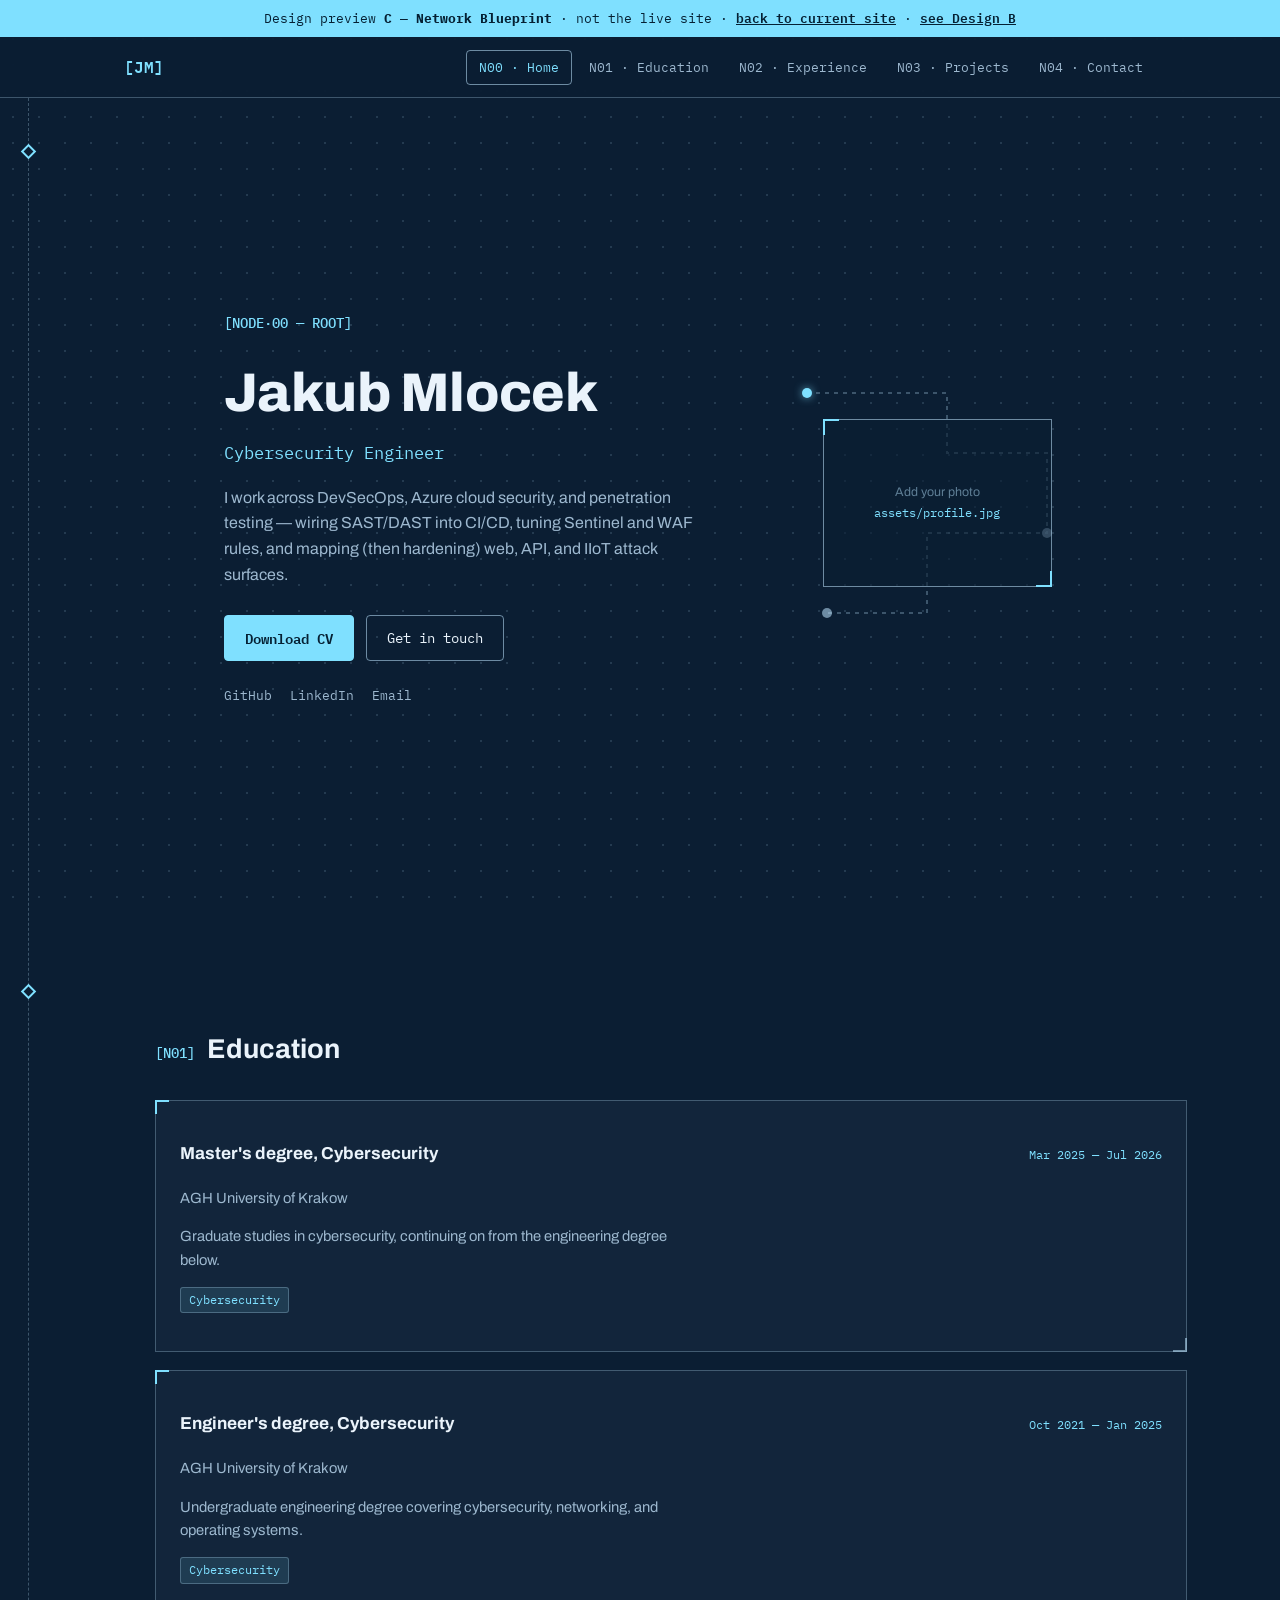
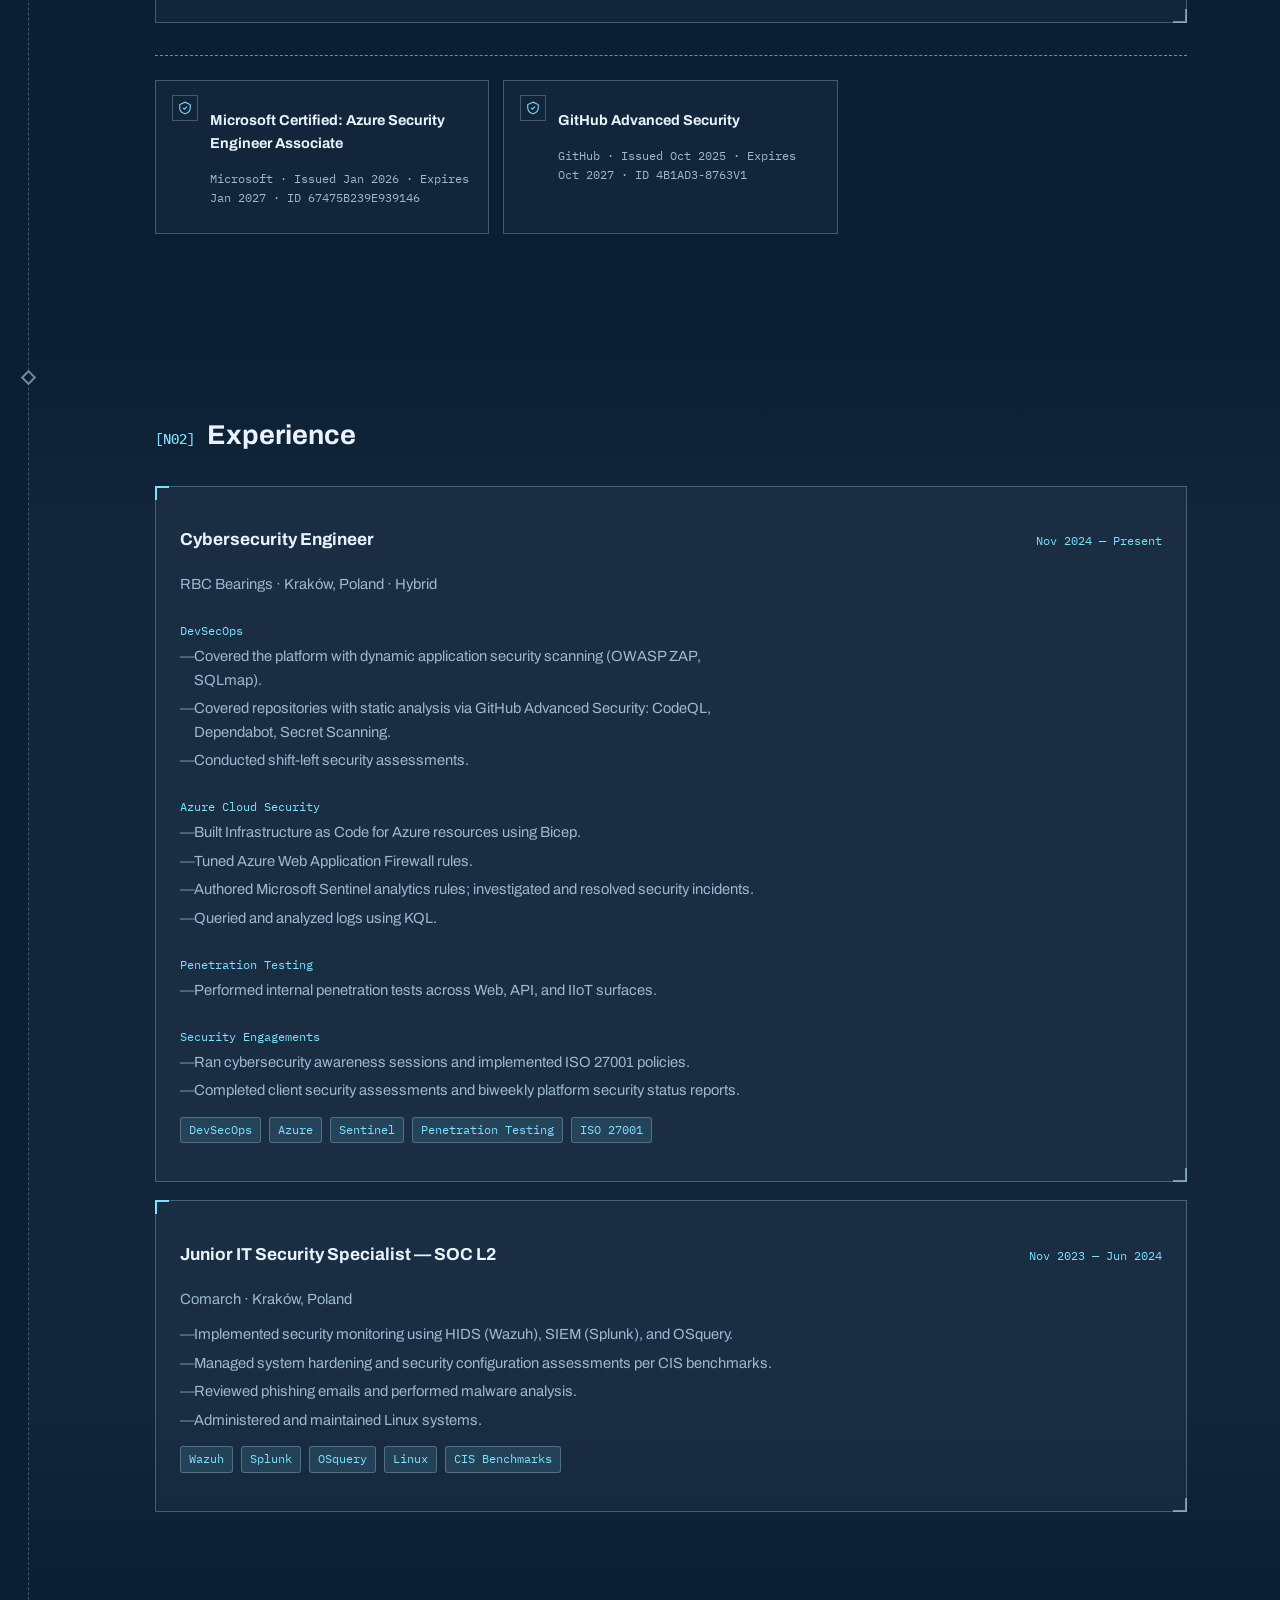
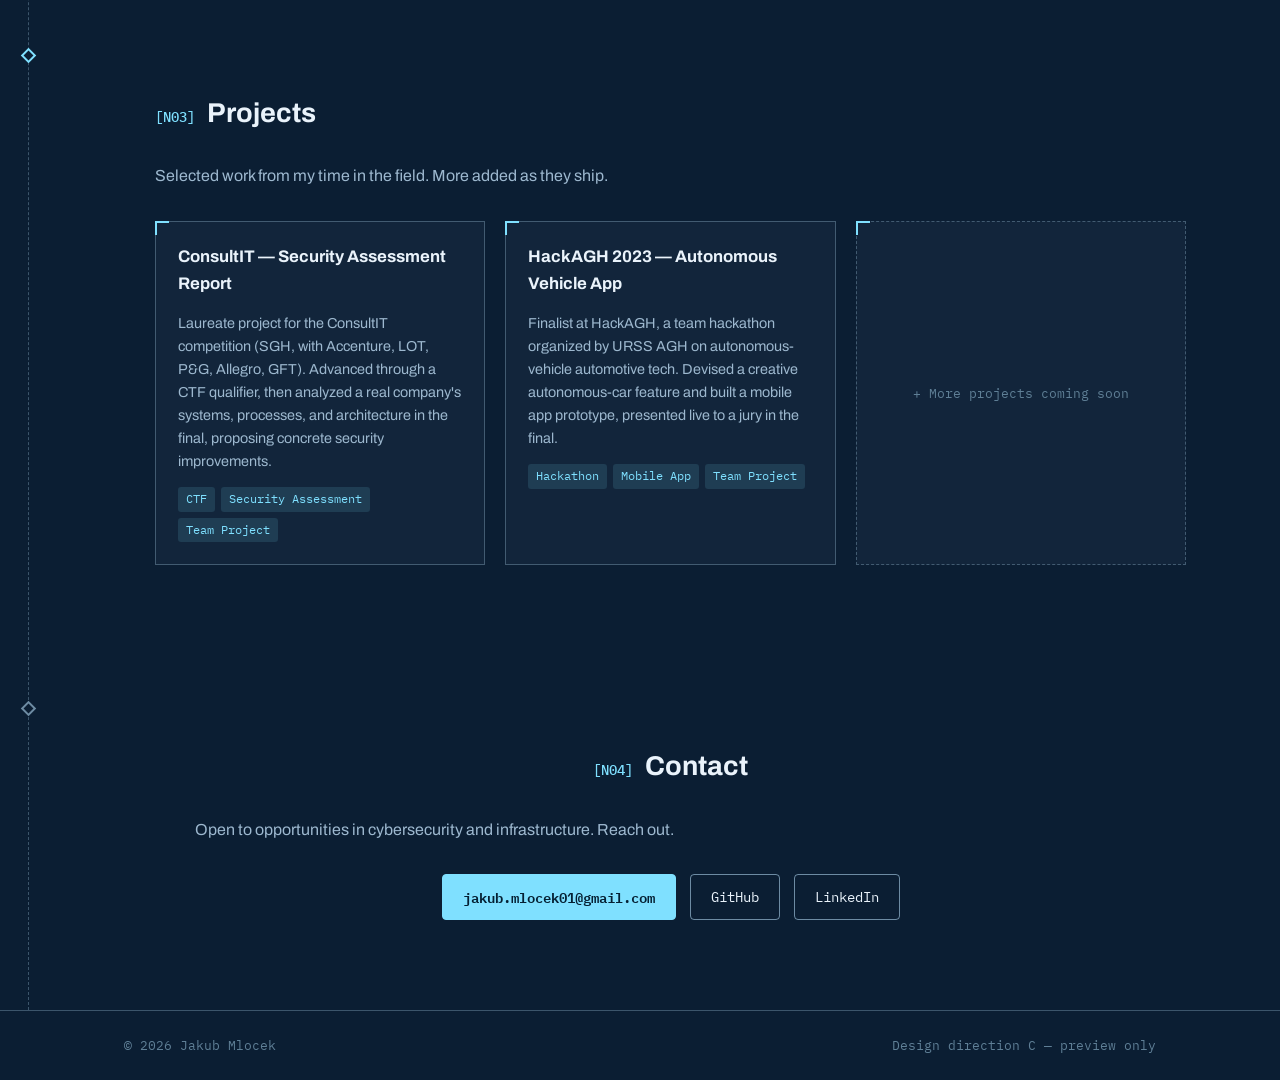
==== preview-c/index.html @ ded4b57d "Add two alternative design-direction previews (B: SOC console, C: network blueprint) for comparison" ====
<!DOCTYPE html>
<html lang="en">
<head>
<meta charset="UTF-8">
<meta name="viewport" content="width=device-width, initial-scale=1.0">
<title>Jakub Mlocek — Cybersecurity Engineer (Design C: Network Blueprint)</title>
<meta name="description" content="Design direction C — a network-topology / blueprint aesthetic.">

<link rel="icon" href="data:image/svg+xml,<svg xmlns=%22http://www.w3.org/2000/svg%22 viewBox=%220 0 100 100%22><text y=%22.9em%22 font-size=%2290%22>🔷</text></svg>">

<link rel="preconnect" href="https://fonts.googleapis.com">
<link rel="preconnect" href="https://fonts.gstatic.com" crossorigin>
<link href="https://fonts.googleapis.com/css2?family=Archivo:wght@500;600;700;800&family=IBM+Plex+Mono:wght@400;500;600&display=swap" rel="stylesheet">

<link rel="stylesheet" href="style.css">
</head>
<body>

<div class="compare-banner">
  Design preview <strong>C — Network Blueprint</strong> · not the live site ·
  <a href="../">back to current site</a> · <a href="../preview-b/">see Design B</a>
</div>

<div class="bg-blueprint" aria-hidden="true"></div>

<header class="nav-wrap">
  <nav class="nav container">
    <a href="#home" class="brand">[JM]</a>
    <button class="nav-toggle" id="navToggle" aria-label="Toggle menu" aria-expanded="false">
      <span></span><span></span><span></span>
    </button>
    <ul class="nav-links" id="navLinks">
      <li><a href="#home" class="nav-link active" data-nav>N00 · Home</a></li>
      <li><a href="#education" class="nav-link" data-nav>N01 · Education</a></li>
      <li><a href="#experience" class="nav-link" data-nav>N02 · Experience</a></li>
      <li><a href="#projects" class="nav-link" data-nav>N03 · Projects</a></li>
      <li><a href="#contact" class="nav-link" data-nav>N04 · Contact</a></li>
    </ul>
  </nav>
</header>

<div class="rail">
  <main>

    <!-- ============ HERO ============ -->
    <section id="home" class="section hero">
      <span class="node-dot" aria-hidden="true"></span>
      <div class="container hero-grid">
        <div class="hero-text reveal">
          <p class="coord">[NODE·00 — ROOT]</p>
          <h1>Jakub Mlocek</h1>
          <p class="role-line">Cybersecurity Engineer</p>
          <p class="hero-desc">
            I work across DevSecOps, Azure cloud security, and penetration testing —
            wiring SAST/DAST into CI/CD, tuning Sentinel and WAF rules, and mapping
            (then hardening) web, API, and IIoT attack surfaces.
          </p>
          <div class="hero-actions">
            <a href="../assets/cv.pdf" class="btn btn-primary" download>Download CV</a>
            <a href="#contact" class="btn btn-ghost">Get in touch</a>
          </div>
          <ul class="hero-socials">
            <li><a href="https://github.com/JakubMlocek" target="_blank" rel="noopener">GitHub</a></li>
            <li><a href="https://pl.linkedin.com/in/jakub-m%C5%82ocek-239951228" target="_blank" rel="noopener">LinkedIn</a></li>
            <li><a href="mailto:jakub.mlocek01@gmail.com">Email</a></li>
          </ul>
        </div>

        <div class="hero-diagram reveal">
          <svg class="trace-svg" viewBox="0 0 300 300" fill="none">
            <path id="tracePath" d="M20,40 H160 V100 H260 V180 H140 V260 H40" stroke="var(--line)" stroke-width="2" stroke-dasharray="4 5"/>
            <circle cx="20" cy="40" r="5" fill="var(--signal)"/>
            <circle cx="260" cy="180" r="5" fill="var(--line-strong)"/>
            <circle cx="40" cy="260" r="5" fill="var(--line-strong)"/>
            <circle class="pulse" r="4" fill="var(--signal)"/>
          </svg>
          <div class="frame-corner-box">
            <span>Add your photo<br><code>assets/profile.jpg</code></span>
          </div>
        </div>
      </div>
    </section>

    <!-- ============ EDUCATION ============ -->
    <section id="education" class="section">
      <span class="node-dot" aria-hidden="true"></span>
      <div class="container">
        <h2 class="section-title reveal"><span class="coord">[N01]</span> Education</h2>
        <div class="node-list" id="educationList"></div>
        <div class="cert-strip reveal" id="certStrip"></div>
      </div>
    </section>

    <!-- ============ EXPERIENCE ============ -->
    <section id="experience" class="section alt">
      <span class="node-dot" aria-hidden="true"></span>
      <div class="container">
        <h2 class="section-title reveal"><span class="coord">[N02]</span> Experience</h2>
        <div class="node-list" id="experienceList"></div>
      </div>
    </section>

    <!-- ============ PROJECTS ============ -->
    <section id="projects" class="section">
      <span class="node-dot" aria-hidden="true"></span>
      <div class="container">
        <h2 class="section-title reveal"><span class="coord">[N03]</span> Projects</h2>
        <p class="section-sub reveal">Selected work from my time in the field. More added as they ship.</p>
        <div class="projects-grid" id="projectsGrid"></div>
      </div>
    </section>

    <!-- ============ CONTACT ============ -->
    <section id="contact" class="section contact">
      <span class="node-dot" aria-hidden="true"></span>
      <div class="container contact-inner reveal">
        <h2 class="section-title"><span class="coord">[N04]</span> Contact</h2>
        <p class="section-sub">Open to opportunities in cybersecurity and infrastructure. Reach out.</p>
        <div class="contact-links">
          <a href="mailto:jakub.mlocek01@gmail.com" class="btn btn-primary">jakub.mlocek01@gmail.com</a>
          <a href="https://github.com/JakubMlocek" class="btn btn-ghost" target="_blank" rel="noopener">GitHub</a>
          <a href="https://pl.linkedin.com/in/jakub-m%C5%82ocek-239951228" class="btn btn-ghost" target="_blank" rel="noopener">LinkedIn</a>
        </div>
      </div>
    </section>

  </main>
</div>

<footer class="footer">
  <div class="container footer-inner">
    <span>&copy; <span id="year"></span> Jakub Mlocek</span>
    <span class="footer-dim">Design direction C — preview only</span>
  </div>
</footer>

<button id="backToTop" class="back-to-top" aria-label="Back to top">↑</button>

<script src="main.js"></script>
</body>
</html>
---- preview-c/style.css ----
/* ==========================================================================
   Design C — Network Blueprint
   Grounded in the subject's other world: network diagrams, IaC topology,
   architecture schematics. Deep blueprint-blue + pale signal cyan, a
   drafting/technical typeface pairing, corner-bracket "component" frames,
   and a connecting rail with node markers instead of decorative numbering.
   ========================================================================== */

:root {
  --bg: #0b1e33;
  --bg-2: #0e2440;
  --panel: rgba(191, 230, 255, 0.04);
  --line: rgba(191, 230, 255, 0.28);
  --line-strong: rgba(191, 230, 255, 0.55);
  --text: #eaf3fb;
  --text-dim: #9db8cf;
  --text-dimmer: #5f7f96;
  --signal: #7fe0ff;
  --signal-soft: rgba(127, 224, 255, 0.12);
  --radius: 4px;
  --max-width: 1080px;
  --font-display: 'Archivo', system-ui, sans-serif;
  --font-mono: 'IBM Plex Mono', 'SFMono-Regular', Consolas, monospace;
}

* { box-sizing: border-box; }
html { scroll-behavior: smooth; }
body {
  margin: 0;
  background: var(--bg);
  color: var(--text);
  font-family: var(--font-display);
  line-height: 1.6;
  -webkit-font-smoothing: antialiased;
}
.container { max-width: var(--max-width); margin: 0 auto; padding: 0 24px; }
a { color: inherit; text-decoration: none; }
h1, h2, h3 { margin: 0; font-family: var(--font-display); }

.compare-banner {
  background: var(--signal);
  color: #052033;
  font-family: var(--font-mono);
  font-size: 0.82rem;
  text-align: center;
  padding: 8px 16px;
}
.compare-banner a { text-decoration: underline; font-weight: 600; }

.bg-blueprint {
  position: fixed;
  inset: 0;
  z-index: -1;
  background-color: var(--bg);
  background-image: radial-gradient(rgba(191,230,255,0.14) 1px, transparent 1px);
  background-size: 26px 26px;
}

/* nav */
.nav-wrap {
  position: sticky; top: 0; z-index: 100;
  background: rgba(11, 30, 51, 0.85);
  backdrop-filter: blur(10px);
  border-bottom: 1px solid var(--line);
}
.nav { display: flex; align-items: center; justify-content: space-between; height: 60px; }
.brand { font-family: var(--font-mono); font-weight: 600; font-size: 1rem; color: var(--signal); }
.nav-links { display: flex; gap: 4px; list-style: none; margin: 0; padding: 0; }
.nav-link {
  padding: 8px 12px; font-size: 0.82rem; font-family: var(--font-mono);
  color: var(--text-dim); transition: color 0.2s ease; border: 1px solid transparent; border-radius: var(--radius);
}
.nav-link:hover { color: var(--text); border-color: var(--line); }
.nav-link.active { color: var(--signal); border-color: var(--line-strong); }
.nav-toggle { display: none; flex-direction: column; justify-content: center; gap: 5px; width: 36px; height: 36px; background: none; border: none; cursor: pointer; }
.nav-toggle span { display: block; height: 2px; background: var(--text); border-radius: 2px; }

/* connecting rail */
.rail { position: relative; }
.rail main {
  position: relative;
  margin-left: 28px;
  border-left: 1px dashed var(--line);
}
.node-dot {
  position: absolute;
  left: -6px;
  top: 48px;
  width: 11px;
  height: 11px;
  background: var(--bg);
  border: 2px solid var(--line-strong);
  transform: rotate(45deg);
}
.node-dot.lit { border-color: var(--signal); }

/* sections */
.section { padding: 90px 0 90px 32px; position: relative; }
.section.alt { background: linear-gradient(180deg, transparent, var(--panel) 15%, var(--panel) 85%, transparent); }
.section-title {
  font-size: clamp(1.3rem, 2.6vw, 1.7rem);
  font-weight: 700;
  display: flex; align-items: baseline; gap: 12px;
  margin-bottom: 28px;
}
.coord {
  font-family: var(--font-mono);
  font-size: 0.85rem;
  color: var(--signal);
  font-weight: 500;
}
.section-sub { color: var(--text-dim); margin-bottom: 32px; max-width: 560px; }

/* hero */
.hero { padding-top: 60px; min-height: calc(100vh - 60px); display: flex; align-items: center; }
.hero-grid { display: grid; grid-template-columns: 1.15fr 0.85fr; gap: 48px; align-items: center; }

.hero-text h1 { font-size: clamp(2.3rem, 5.5vw, 3.4rem); font-weight: 800; letter-spacing: -0.01em; margin: 6px 0 4px; }
.role-line { font-family: var(--font-mono); color: var(--signal); font-size: 1.05rem; margin: 0 0 18px; }
.hero-desc { color: var(--text-dim); max-width: 54ch; margin-bottom: 28px; }
.hero-actions { display: flex; gap: 12px; flex-wrap: wrap; margin-bottom: 24px; }

.btn {
  font-family: var(--font-mono); font-size: 0.86rem; padding: 11px 20px;
  border-radius: var(--radius); border: 1px solid var(--line-strong); display: inline-flex; gap: 8px;
  transition: all 0.2s ease;
}
.btn-primary { background: var(--signal); color: #052033; border-color: var(--signal); font-weight: 600; }
.btn-primary:hover { box-shadow: 0 0 22px rgba(127, 224, 255, 0.4); }
.btn-ghost { background: transparent; color: var(--text); }
.btn-ghost:hover { border-color: var(--signal); color: var(--signal); }

.hero-socials { display: flex; gap: 18px; list-style: none; padding: 0; margin: 0; font-family: var(--font-mono); font-size: 0.82rem; }
.hero-socials a { color: var(--text-dim); }
.hero-socials a:hover { color: var(--signal); }

/* hero diagram: signature element — a self-drawing circuit trace with a
   traveling signal pulse, framed like a schematic component */
.hero-diagram { position: relative; display: flex; align-items: center; justify-content: center; }
.trace-svg { width: 100%; max-width: 300px; }
.pulse { offset-path: path('M20,40 H160 V100 H260 V180 H140 V260 H40'); animation: travel 5s linear infinite; filter: drop-shadow(0 0 5px var(--signal)); }
@keyframes travel { from { offset-distance: 0%; } to { offset-distance: 100%; } }

.frame-corner-box {
  position: absolute;
  inset: 22% 18%;
  border: 1px solid var(--line-strong);
  display: flex; align-items: center; justify-content: center;
  text-align: center; padding: 16px;
  font-size: 0.78rem; color: var(--text-dimmer);
  background: rgba(11,30,51,0.6);
}
.frame-corner-box code { font-family: var(--font-mono); color: var(--signal); }
.frame-corner-box::before {
  content: ''; position: absolute; top: -1px; left: -1px; width: 14px; height: 14px;
  border-top: 2px solid var(--signal); border-left: 2px solid var(--signal);
}
.frame-corner-box::after {
  content: ''; position: absolute; bottom: -1px; right: -1px; width: 14px; height: 14px;
  border-bottom: 2px solid var(--signal); border-right: 2px solid var(--signal);
}

/* node list (education / experience) */
.node-list { display: flex; flex-direction: column; gap: 18px; }
.node-card {
  position: relative;
  border: 1px solid var(--line);
  padding: 22px 24px;
  background: var(--panel);
}
.node-card::before {
  content: ''; position: absolute; top: -1px; left: -1px; width: 12px; height: 12px;
  border-top: 2px solid var(--signal); border-left: 2px solid var(--signal);
}
.node-card::after {
  content: ''; position: absolute; bottom: -1px; right: -1px; width: 12px; height: 12px;
  border-bottom: 2px solid var(--line-strong); border-right: 2px solid var(--line-strong);
}
.node-head { display: flex; justify-content: space-between; align-items: baseline; flex-wrap: wrap; gap: 8px; }
.node-title { font-size: 1.08rem; font-weight: 700; }
.node-date { font-family: var(--font-mono); font-size: 0.78rem; color: var(--signal); }
.node-org { color: var(--text-dim); font-size: 0.92rem; margin: 2px 0 12px; }

.node-groups { list-style: none; margin: 4px 0 0; padding: 0; display: flex; flex-direction: column; gap: 12px; max-width: 64ch; }
.node-group-label { font-family: var(--font-mono); font-size: 0.78rem; color: var(--signal); margin-bottom: 4px; }
.node-bullets { list-style: none; margin: 0; padding: 0; display: flex; flex-direction: column; gap: 5px; }
.node-bullets li { color: var(--text-dim); font-size: 0.92rem; padding-left: 14px; position: relative; }
.node-bullets li::before { content: '—'; position: absolute; left: 0; color: var(--line-strong); }
.node-desc { color: var(--text-dim); font-size: 0.92rem; max-width: 64ch; }

.node-tags { display: flex; flex-wrap: wrap; gap: 8px; margin-top: 14px; padding: 0; list-style: none; }
.node-tags li {
  font-family: var(--font-mono); font-size: 0.72rem; color: var(--signal);
  background: var(--signal-soft); border: 1px solid var(--line); padding: 3px 8px; border-radius: 3px;
}

/* certifications */
.cert-strip { margin-top: 32px; padding-top: 24px; border-top: 1px dashed var(--line-strong); display: grid; grid-template-columns: repeat(auto-fill, minmax(260px, 1fr)); gap: 14px; }
.cert-card { display: flex; gap: 12px; padding: 14px 16px; border: 1px solid var(--line); background: var(--panel); }
.cert-icon { flex: none; width: 26px; height: 26px; color: var(--signal); display: flex; align-items: center; justify-content: center; border: 1px solid var(--line); }
.cert-name { font-weight: 700; font-size: 0.9rem; }
.cert-meta { font-family: var(--font-mono); font-size: 0.74rem; color: var(--text-dim); margin-top: 2px; }

/* projects */
.projects-grid { display: grid; grid-template-columns: repeat(auto-fill, minmax(300px, 1fr)); gap: 20px; }
.project-card { position: relative; border: 1px solid var(--line); background: var(--panel); padding: 22px; transition: border-color 0.2s ease, transform 0.2s ease; }
.project-card::before { content: ''; position: absolute; top: -1px; left: -1px; width: 12px; height: 12px; border-top: 2px solid var(--signal); border-left: 2px solid var(--signal); }
.project-card:hover { border-color: var(--signal); transform: translateY(-3px); }
.project-title { font-size: 1.05rem; font-weight: 700; margin-bottom: 8px; }
.project-desc { color: var(--text-dim); font-size: 0.9rem; margin-bottom: 14px; }
.project-tags { display: flex; flex-wrap: wrap; gap: 6px; padding: 0; margin: 0; list-style: none; }
.project-tags li { font-family: var(--font-mono); font-size: 0.72rem; color: var(--signal); background: var(--signal-soft); padding: 3px 8px; border-radius: 3px; }
.project-card.placeholder { display: flex; align-items: center; justify-content: center; color: var(--text-dimmer); font-family: var(--font-mono); font-size: 0.82rem; min-height: 140px; border-style: dashed; }

/* contact */
.contact-inner { text-align: center; }
.contact .section-title { display: flex; justify-content: center; }
.contact-links { display: flex; gap: 14px; justify-content: center; flex-wrap: wrap; margin-top: 18px; }

/* footer */
.footer { border-top: 1px solid var(--line); padding: 24px 0; }
.footer-inner { display: flex; justify-content: space-between; flex-wrap: wrap; gap: 8px; font-size: 0.82rem; color: var(--text-dimmer); font-family: var(--font-mono); }

/* back to top */
.back-to-top {
  position: fixed; bottom: 22px; right: 22px; width: 42px; height: 42px;
  border: 1px solid var(--line-strong); background: var(--bg-2); color: var(--signal);
  font-size: 1.05rem; cursor: pointer; opacity: 0; pointer-events: none; transition: all 0.2s ease; z-index: 90;
}
.back-to-top.visible { opacity: 1; pointer-events: auto; }

/* reveal */
.reveal { opacity: 0; transform: translateY(18px); transition: opacity 0.6s ease, transform 0.6s ease; }
.reveal.in-view { opacity: 1; transform: translateY(0); }

/* responsive */
@media (max-width: 860px) {
  .hero-grid { grid-template-columns: 1fr; text-align: center; }
  .hero-actions, .hero-socials, .contact-links { justify-content: center; }
  .hero-desc { margin-left: auto; margin-right: auto; }
  .hero-diagram { order: -1; max-width: 220px; margin: 0 auto 24px; }
}
@media (max-width: 720px) {
  .nav-toggle { display: flex; }
  .nav-links {
    position: fixed; top: 60px; left: 0; right: 0; flex-direction: column;
    background: rgba(11,30,51,0.98); border-bottom: 1px solid var(--line);
    padding: 10px 24px 20px; transform: translateY(-130%); transition: transform 0.3s ease;
  }
  .nav-links.open { transform: translateY(0); }
  .rail main { margin-left: 14px; }
  .node-dot { left: -6px; }
}
@media (prefers-reduced-motion: reduce) {
  * { animation: none !important; transition: none !important; }
  html { scroll-behavior: auto; }
  .pulse { display: none; }
}
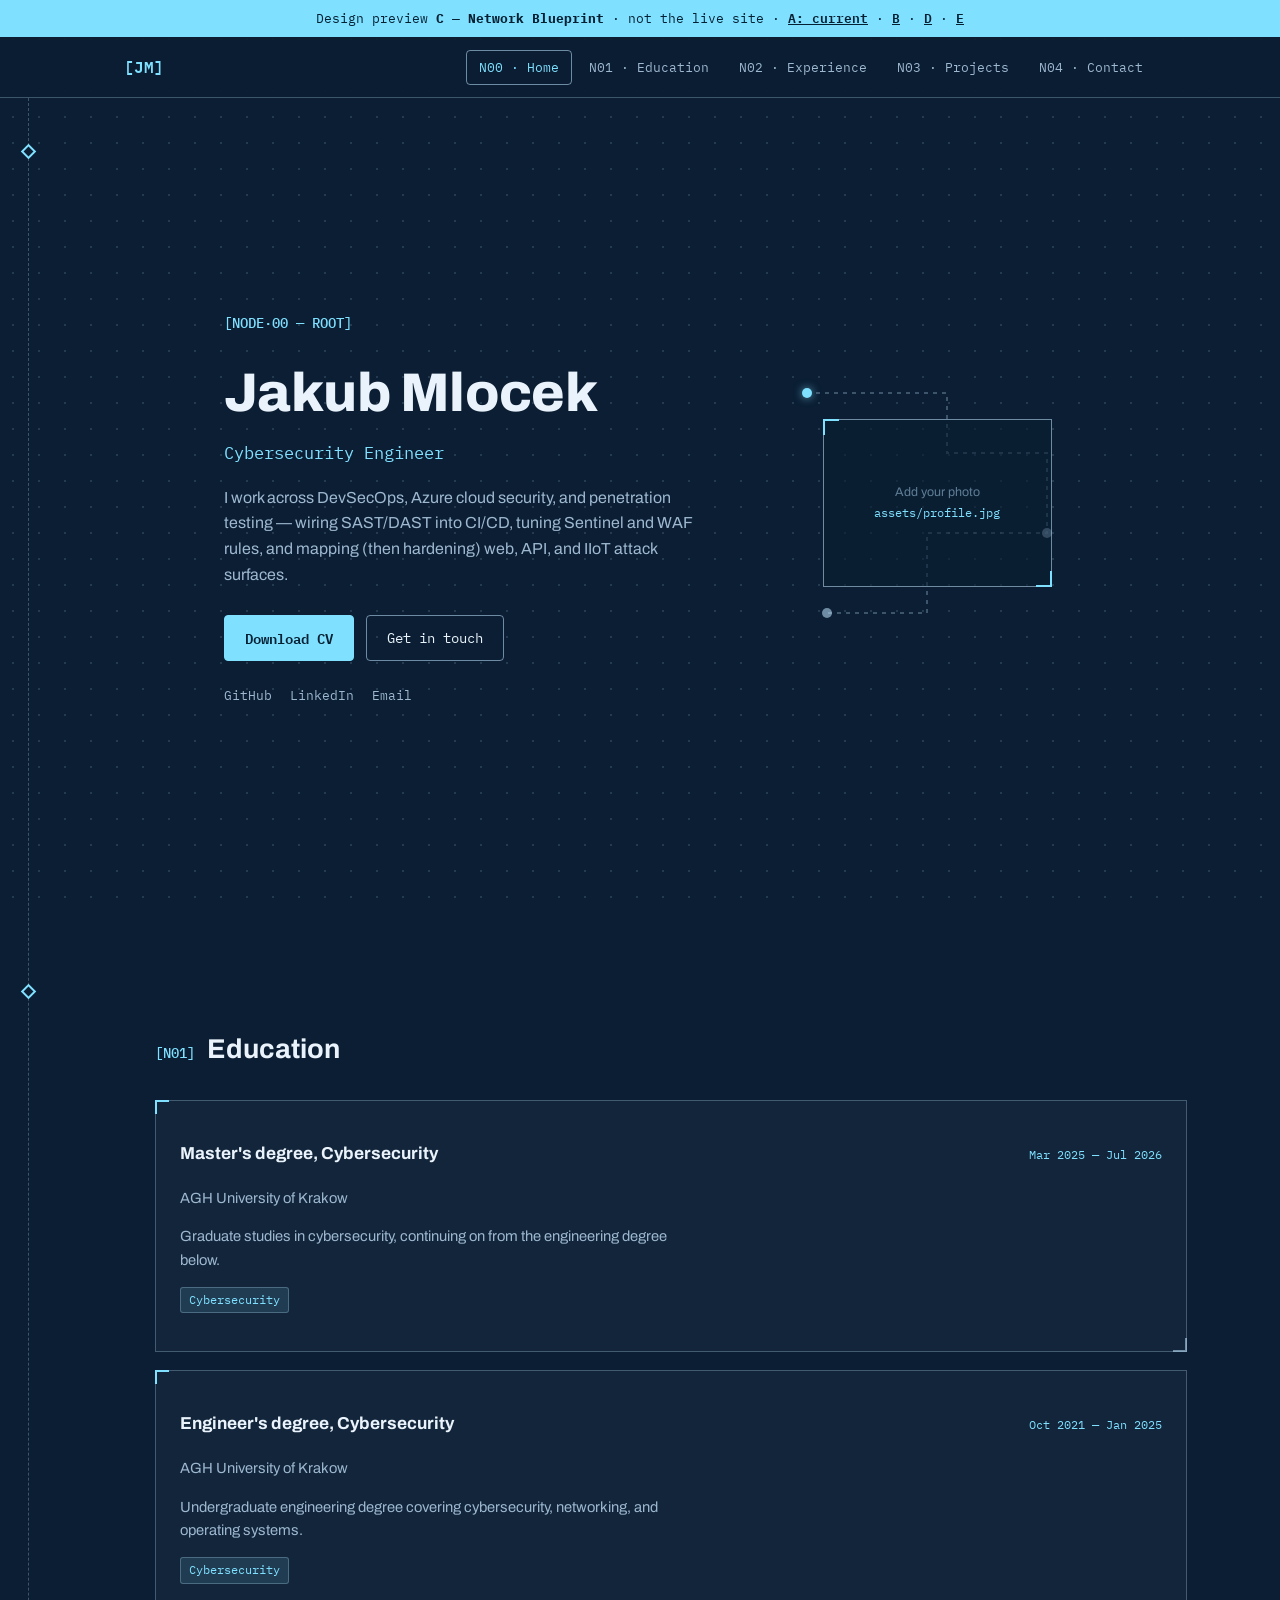
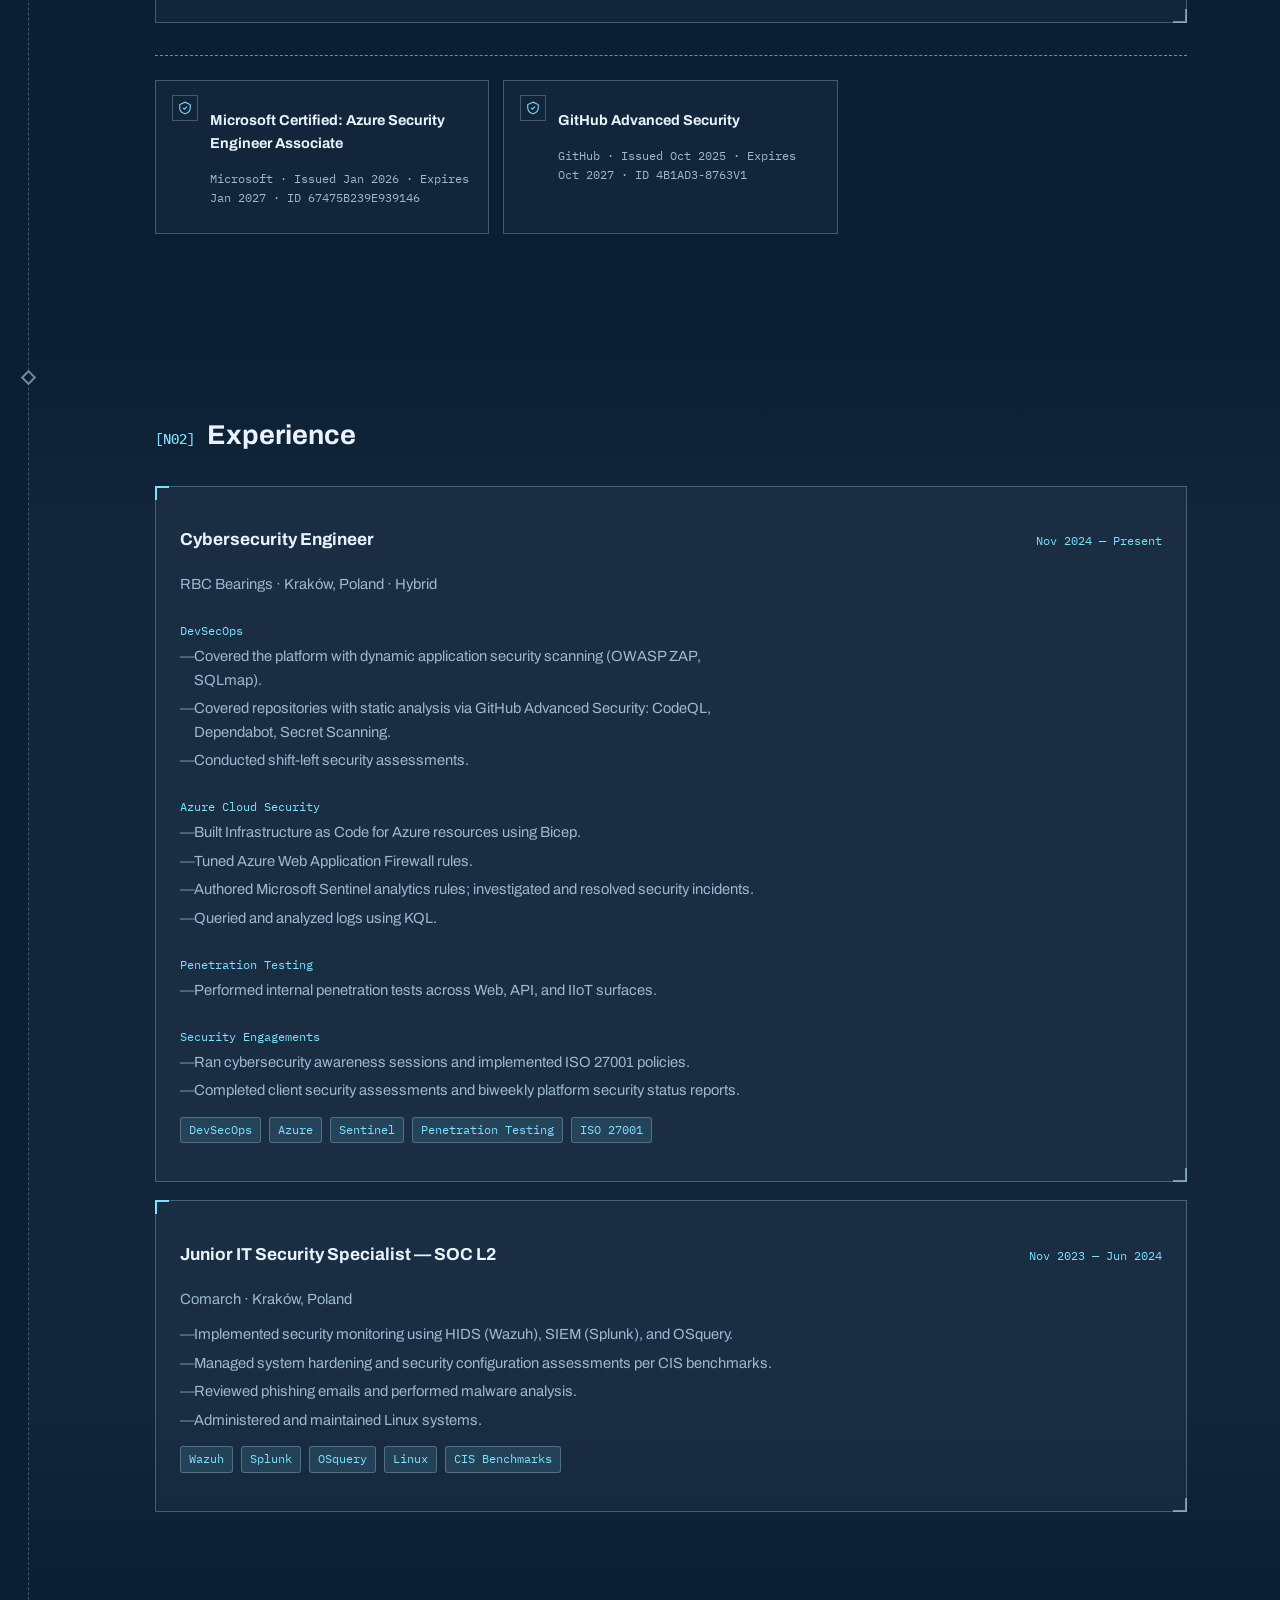
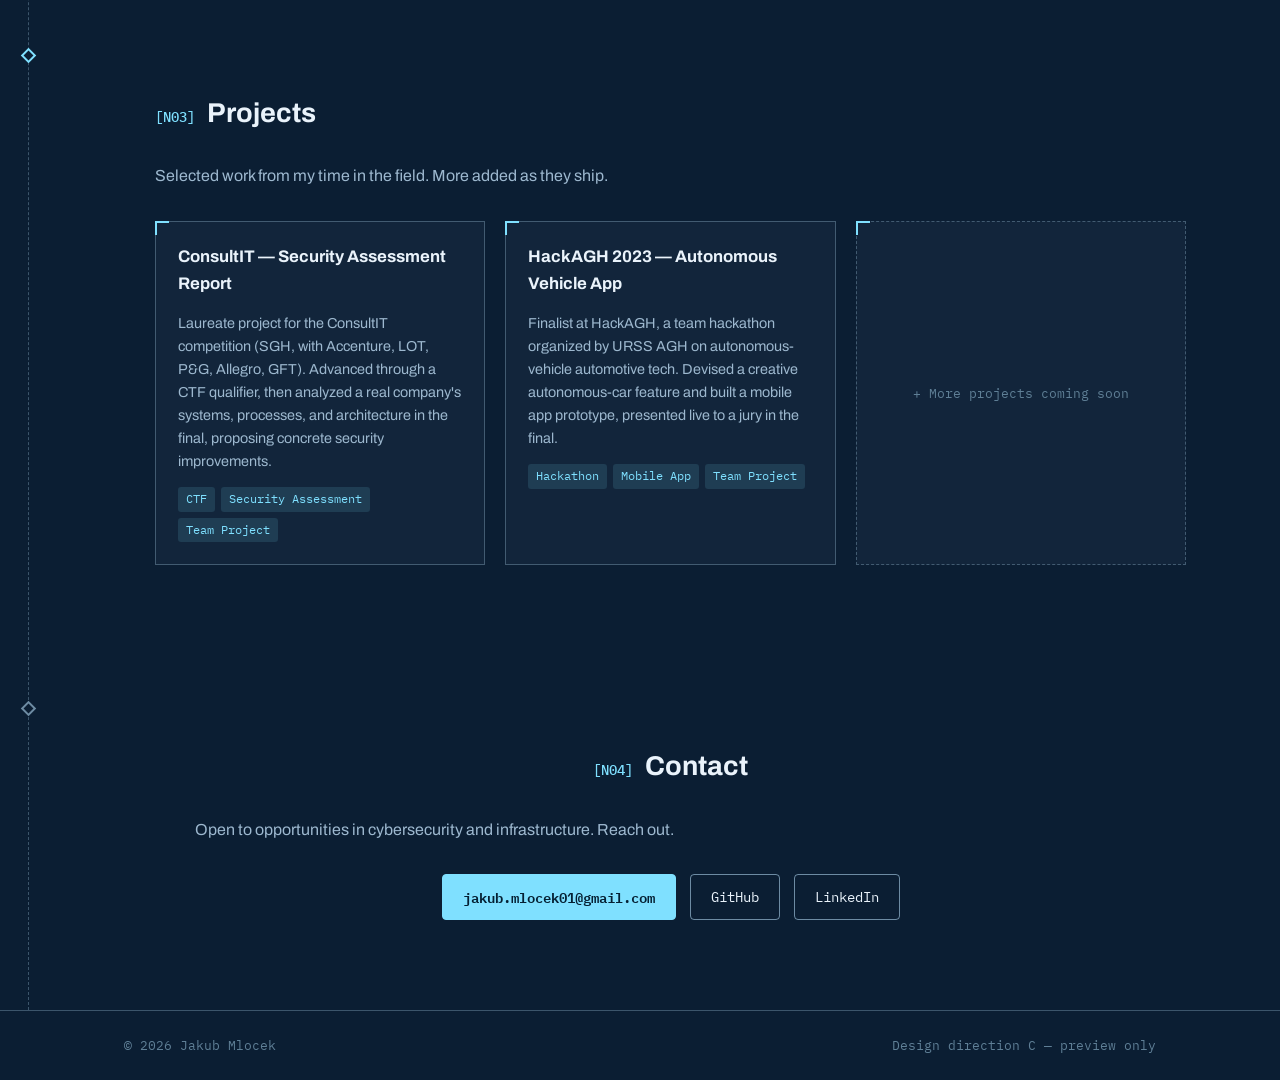
==== commit 60e5f46c: "Add design previews D (classified dossier) and E (server rack); cross-link all preview banners" ====
--- a/preview-c/index.html
+++ b/preview-c/index.html
@@ -18,7 +18,7 @@
 
 <div class="compare-banner">
   Design preview <strong>C — Network Blueprint</strong> · not the live site ·
-  <a href="../">back to current site</a> · <a href="../preview-b/">see Design B</a>
+  <a href="../">A: current</a> · <a href="../preview-b/">B</a> · <a href="../preview-d/">D</a> · <a href="../preview-e/">E</a>
 </div>
 
 <div class="bg-blueprint" aria-hidden="true"></div>
